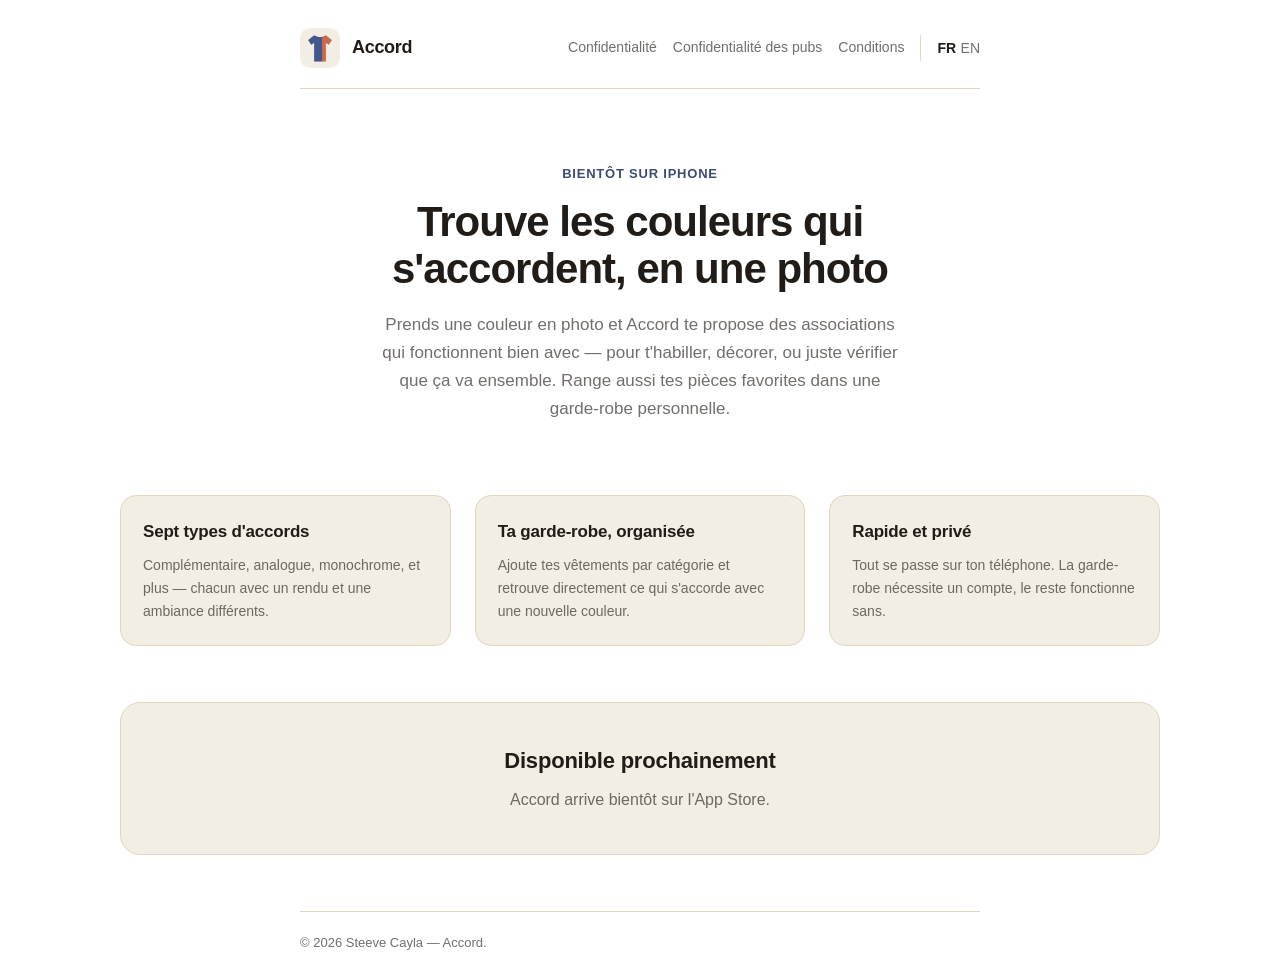
==== index.html @ b5988a88 "Initial site: landing + terms/privacy/ad-privacy (FR/EN)" ====
<!DOCTYPE html>
<html lang="fr">
<head>
  <meta charset="utf-8">
  <meta name="viewport" content="width=device-width, initial-scale=1">
  <title>Accord — Assortis tes couleurs</title>
  <meta name="description" content="Accord t'aide à trouver les couleurs qui s'accordent bien à partir d'une photo, et à organiser ta garde-robe personnelle.">
  <link rel="stylesheet" href="style.css">
  <link rel="icon" type="image/png" href="icon.png">
</head>
<body class="landing">
  <header>
    <img class="mark" src="icon.png" alt="Accord">
    <span class="name">Accord</span>
    <nav>
      <a href="privacy.html">Confidentialité</a>
      <a href="ad-privacy.html">Confidentialité des pubs</a>
      <a href="terms.html">Conditions</a>
      <span class="lang-switch"><a class="current" href="index.html">FR</a> <a href="index-en.html">EN</a></span>
    </nav>
  </header>

  <main class="landing-main">
    <section class="hero">
      <p class="eyebrow">Bientôt sur iPhone</p>
      <h1>Trouve les couleurs qui s'accordent, en une photo</h1>
      <p class="lead">Prends une couleur en photo et Accord te propose des associations qui fonctionnent bien avec — pour t'habiller, décorer, ou juste vérifier que ça va ensemble. Range aussi tes pièces favorites dans une garde-robe personnelle.</p>
    </section>

    <section class="features">
      <div class="feature">
        <h2>Sept types d'accords</h2>
        <p>Complémentaire, analogue, monochrome, et plus — chacun avec un rendu et une ambiance différents.</p>
      </div>
      <div class="feature">
        <h2>Ta garde-robe, organisée</h2>
        <p>Ajoute tes vêtements par catégorie et retrouve directement ce qui s'accorde avec une nouvelle couleur.</p>
      </div>
      <div class="feature">
        <h2>Rapide et privé</h2>
        <p>Tout se passe sur ton téléphone. La garde-robe nécessite un compte, le reste fonctionne sans.</p>
      </div>
    </section>

    <section class="cta">
      <h2>Disponible prochainement</h2>
      <p>Accord arrive bientôt sur l'App Store.</p>
    </section>
  </main>

  <footer>© 2026 Steeve Cayla — Accord.</footer>
</body>
</html>
---- style.css ----
:root {
  --accent: #3E4C71;
  --text: #211C17;
  --text-soft: rgba(33,28,23,0.64);
  --bg: #ffffff;
  --surface: #F3EEE4;
  --border: #E0D6BF;
}
@media (prefers-color-scheme: dark) {
  :root {
    --text: #f2f0ec;
    --text-soft: #a3a09a;
    --bg: #171511;
    --surface: #211f1a;
    --border: #35322a;
  }
}
* { box-sizing: border-box; margin: 0; }
body {
  font-family: -apple-system, BlinkMacSystemFont, "Segoe UI", Roboto, sans-serif;
  color: var(--text);
  background: var(--bg);
  line-height: 1.65;
  padding: 0 20px 80px;
}
header {
  max-width: 680px;
  margin: 0 auto;
  padding: 28px 0 20px;
  display: flex;
  align-items: center;
  gap: 12px;
  border-bottom: 1px solid var(--border);
}
header .mark {
  width: 40px; height: 40px; border-radius: 10px;
  display: block;
}
header .name { font-weight: 800; font-size: 18px; letter-spacing: -0.3px; }
header nav { margin-left: auto; display: flex; align-items: center; gap: 16px; }
header nav a { color: var(--text-soft); text-decoration: none; font-size: 14px; }
header nav a:hover { color: var(--accent); }
header .lang-switch { border-left: 1px solid var(--border); padding-left: 16px; }
header .lang-switch a.current { color: var(--text); font-weight: 700; pointer-events: none; }
main { max-width: 680px; margin: 0 auto; }
h1 { font-size: 28px; letter-spacing: -0.5px; margin: 36px 0 6px; }
.updated { color: var(--text-soft); font-size: 14px; margin-bottom: 28px; }
h2 { font-size: 19px; margin: 32px 0 10px; letter-spacing: -0.2px; }
p, li { font-size: 16px; color: var(--text); }
p { margin: 10px 0; }
ul { padding-left: 22px; margin: 10px 0; }
li { margin: 5px 0; }
a { color: var(--accent); }
.card {
  background: var(--surface);
  border: 1px solid var(--border);
  border-radius: 12px;
  padding: 18px 20px;
  margin: 16px 0;
}
.muted { color: var(--text-soft); font-size: 14px; }
footer {
  max-width: 680px;
  margin: 56px auto 0;
  padding-top: 20px;
  border-top: 1px solid var(--border);
  color: var(--text-soft);
  font-size: 13px;
}

/* ---------- Landing page ---------- */
body.landing { padding-bottom: 0; }
.landing-main { max-width: 1040px; }

.hero {
  text-align: center;
  padding: 64px 0 56px;
  max-width: 640px;
  margin: 0 auto;
}
.eyebrow {
  color: var(--accent);
  font-size: 13px;
  font-weight: 700;
  letter-spacing: 0.06em;
  text-transform: uppercase;
  margin-bottom: 14px;
}
.hero h1 {
  font-size: 42px;
  line-height: 1.12;
  letter-spacing: -1px;
  margin: 0 0 18px;
  font-weight: 800;
}
.hero .lead {
  font-size: 17px;
  color: var(--text-soft);
  max-width: 520px;
  margin: 0 auto 8px;
}

.features {
  display: grid;
  grid-template-columns: repeat(3, 1fr);
  gap: 24px;
  padding: 8px 0 56px;
}
.feature { background: var(--surface); border: 1px solid var(--border); border-radius: 16px; padding: 22px; }
.feature h2 {
  font-size: 17px;
  margin: 0 0 8px;
}
.feature p {
  font-size: 14px;
  color: var(--text-soft);
  margin: 0;
}

.cta {
  text-align: center;
  background: var(--surface);
  border: 1px solid var(--border);
  border-radius: 20px;
  padding: 40px 24px;
  margin-bottom: 56px;
}
.cta h2 { font-size: 22px; margin: 0 0 8px; }
.cta p { color: var(--text-soft); margin: 0; }

@media (max-width: 640px) {
  .hero { padding-top: 44px; }
  .hero h1 { font-size: 30px; }
  .features { grid-template-columns: 1fr; }
}
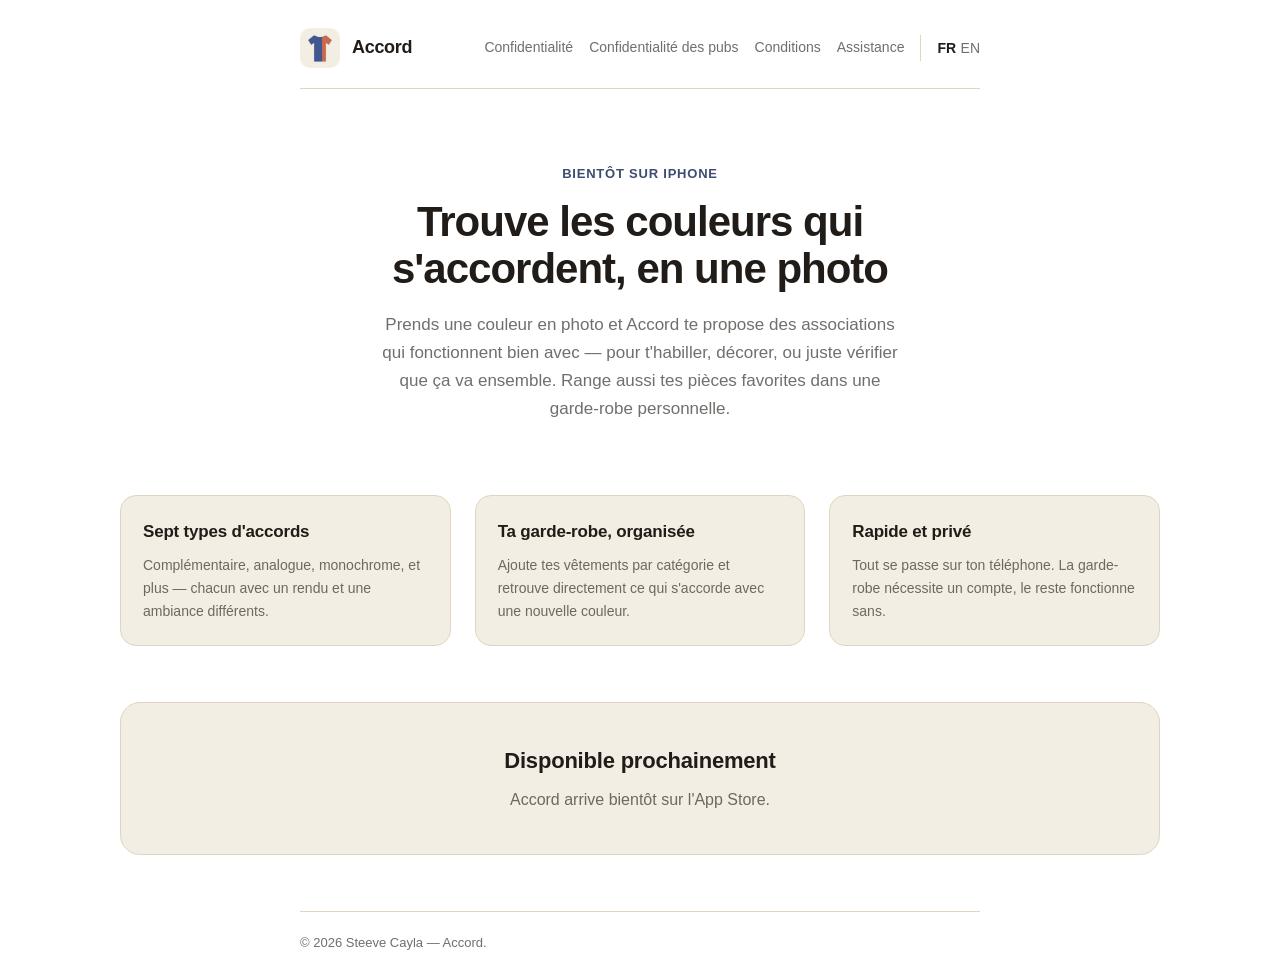
==== commit c5ca2b93: "Add support page (FR/EN) for App Store Connect support URL requirement" ====
--- a/index.html
+++ b/index.html
@@ -16,6 +16,7 @@
       <a href="privacy.html">Confidentialité</a>
       <a href="ad-privacy.html">Confidentialité des pubs</a>
       <a href="terms.html">Conditions</a>
+      <a href="support.html">Assistance</a>
       <span class="lang-switch"><a class="current" href="index.html">FR</a> <a href="index-en.html">EN</a></span>
     </nav>
   </header>
